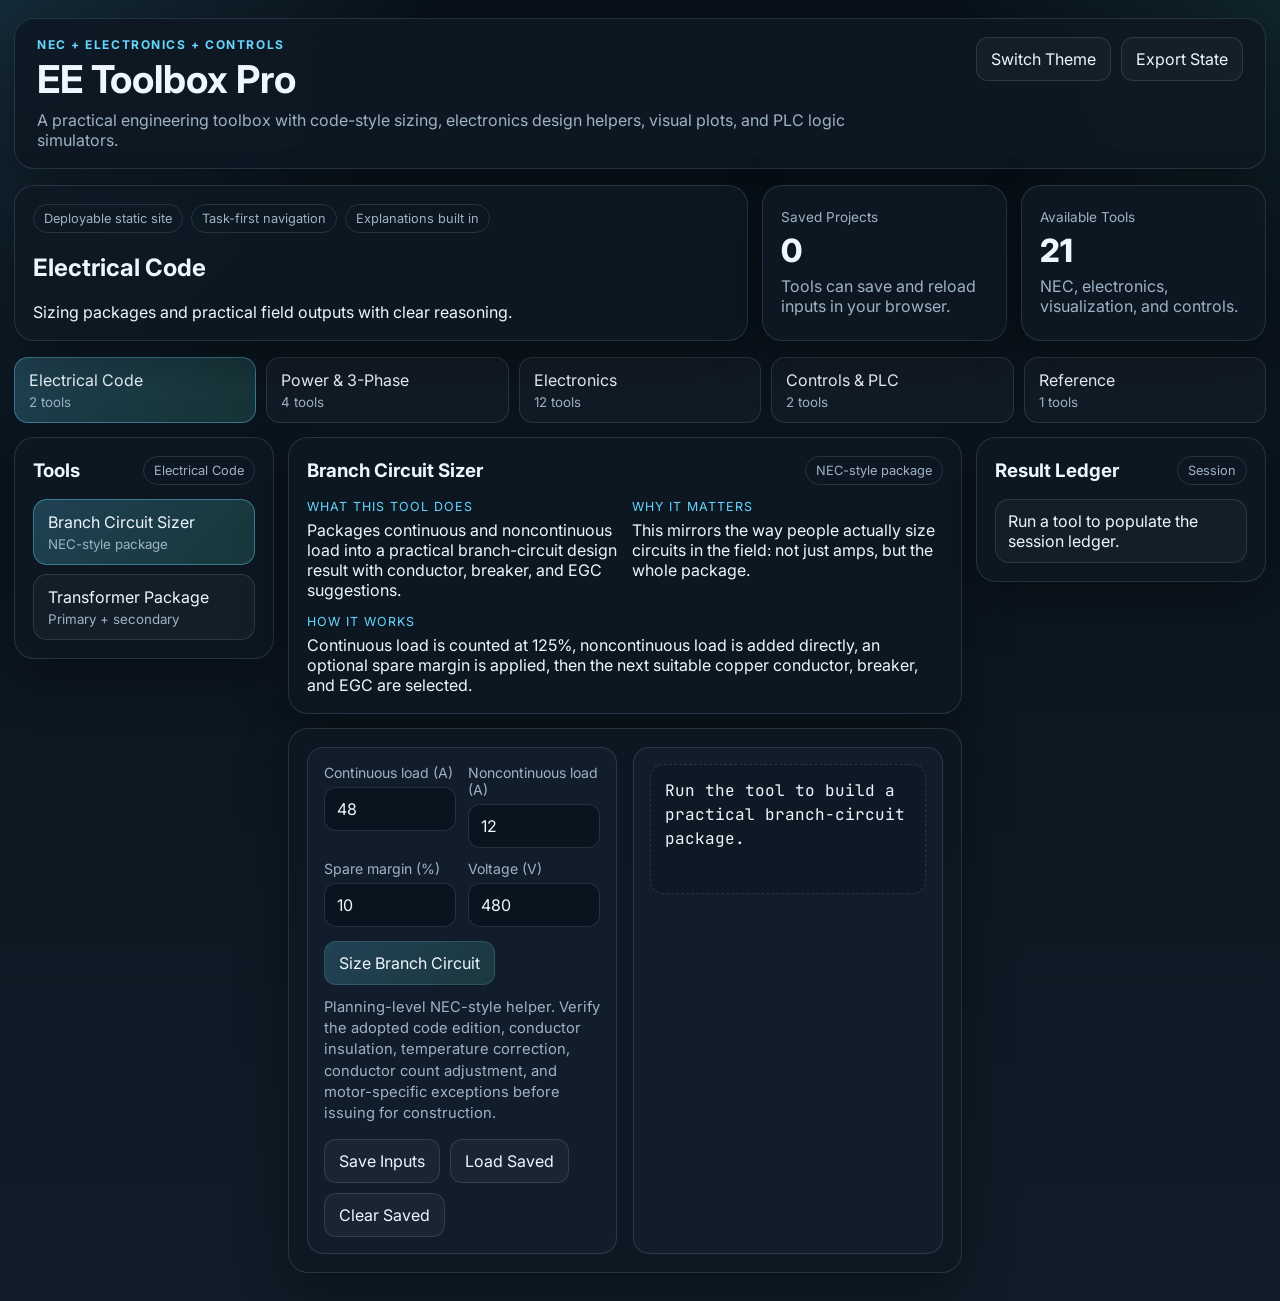
==== index.html @ a94fd036 "initial setup" ====
<!DOCTYPE html>
<html lang="en">
<head>
  <meta charset="UTF-8" />
  <meta name="viewport" content="width=device-width, initial-scale=1.0" />
  <title>EE Toolbox Pro</title>
  <meta name="theme-color" content="#09131d" />
  <link rel="preconnect" href="https://fonts.googleapis.com">
  <link rel="preconnect" href="https://fonts.gstatic.com" crossorigin>
  <link href="https://fonts.googleapis.com/css2?family=Inter:wght@400;500;600;700;800&family=JetBrains+Mono:wght@400;600;700&display=swap" rel="stylesheet">
  <link rel="stylesheet" href="./style.css" />
</head>
<body>
  <div class="app-shell">
    <header class="topbar">
      <div>
        <div class="eyebrow">NEC + Electronics + Controls</div>
        <h1>EE Toolbox Pro</h1>
        <p class="lead">A practical engineering toolbox with code-style sizing, electronics design helpers, visual plots, and PLC logic simulators.</p>
      </div>
      <div class="topbar-actions">
        <button id="themeToggle" class="ghost-btn" type="button">Switch Theme</button>
        <button id="exportState" class="ghost-btn" type="button">Export State</button>
      </div>
    </header>

    <section class="hero-grid">
      <article class="hero-card">
        <div class="pill-row">
          <span class="pill">Deployable static site</span>
          <span class="pill">Task-first navigation</span>
          <span class="pill">Explanations built in</span>
        </div>
        <h2 id="sectionTitle">Electrical Code</h2>
        <p id="sectionSubtitle">Sizing packages and practical field outputs with clear reasoning.</p>
      </article>
      <article class="hero-card slim">
        <div class="stat-label">Saved Projects</div>
        <div id="savedCount" class="stat-value">0</div>
        <div class="muted">Tools can save and reload inputs in your browser.</div>
      </article>
      <article class="hero-card slim">
        <div class="stat-label">Available Tools</div>
        <div id="toolCount" class="stat-value">0</div>
        <div class="muted">NEC, electronics, visualization, and controls.</div>
      </article>
    </section>

    <nav id="sectionNav" class="section-nav" aria-label="Sections"></nav>

    <main class="workspace-grid">
      <aside class="sidebar card">
        <div class="card-head">
          <h3>Tools</h3>
          <span id="toolFamilyTag" class="tag">Electrical Code</span>
        </div>
        <div id="toolNav" class="tool-nav"></div>
      </aside>

      <section class="main-stage">
        <article class="card intro-card">
          <div class="card-head">
            <h3 id="toolTitle">Branch Circuit Sizer</h3>
            <span id="toolBadge" class="tag">Explainer included</span>
          </div>
          <div class="explain-grid">
            <div>
              <div class="explain-label">What this tool does</div>
              <p id="toolWhat"></p>
            </div>
            <div>
              <div class="explain-label">Why it matters</div>
              <p id="toolWhy"></p>
            </div>
            <div class="full-span">
              <div class="explain-label">How it works</div>
              <p id="toolHow"></p>
            </div>
          </div>
        </article>

        <article class="card">
          <div id="toolMount"></div>
        </article>
      </section>

      <aside class="report-rail card">
        <div class="card-head">
          <h3>Result Ledger</h3>
          <span class="tag">Session</span>
        </div>
        <div id="reportList" class="report-list"></div>
      </aside>
    </main>
  </div>

  <template id="twoColTemplate">
    <div class="tool-grid">
      <div class="input-card"></div>
      <div class="output-card"></div>
    </div>
  </template>

  <script src="./app.js"></script>
</body>
</html>
---- style.css ----
:root {
  --bg: #08111a;
  --bg2: #101c28;
  --panel: rgba(14, 24, 35, 0.92);
  --panel-2: rgba(19, 31, 45, 0.92);
  --line: rgba(163, 201, 226, 0.16);
  --text: #eef7fd;
  --muted: #9db3c5;
  --accent: #67d6ff;
  --accent-2: #5ef1c3;
  --warn: #ffd36e;
  --danger: #ff8d8d;
  --shadow: 0 18px 50px rgba(0,0,0,.35);
  --radius: 20px;
  --mono: "JetBrains Mono", monospace;
  --sans: "Inter", system-ui, sans-serif;
}

body[data-theme="retro"] {
  --bg: #18112d;
  --bg2: #231943;
  --panel: rgba(29, 24, 54, 0.93);
  --panel-2: rgba(39, 32, 73, 0.93);
  --line: rgba(255, 124, 223, 0.18);
  --text: #f8f1ff;
  --muted: #c7b8e1;
  --accent: #60f6d8;
  --accent-2: #ff79d2;
  --warn: #ffe07b;
  --danger: #ff9aad;
}

* { box-sizing: border-box; }
html, body { margin: 0; padding: 0; }
body {
  min-height: 100vh;
  font-family: var(--sans);
  color: var(--text);
  background:
    radial-gradient(circle at top left, rgba(103,214,255,.13), transparent 24%),
    radial-gradient(circle at top right, rgba(94,241,195,.09), transparent 18%),
    linear-gradient(180deg, var(--bg), var(--bg2));
}
button, input, select, textarea { font: inherit; }
input, select, textarea {
  width: 100%;
  padding: 11px 12px;
  border-radius: 12px;
  border: 1px solid var(--line);
  background: rgba(7, 14, 22, 0.55);
  color: var(--text);
}
label { display: block; font-size: .88rem; color: var(--muted); margin-bottom: 6px; }
p { margin: 0; }
svg { max-width: 100%; }

.app-shell { width: min(1500px, calc(100% - 28px)); margin: 18px auto 28px; }
.topbar, .card, .hero-card {
  backdrop-filter: blur(10px);
  background: var(--panel);
  border: 1px solid var(--line);
  border-radius: var(--radius);
  box-shadow: var(--shadow);
}
.topbar {
  padding: 18px 22px;
  display: flex;
  justify-content: space-between;
  gap: 18px;
  align-items: start;
}
.eyebrow { color: var(--accent); text-transform: uppercase; letter-spacing: .13em; font-size: .75rem; margin-bottom: 4px; font-weight: 700; }
h1 { margin: 0; font-size: clamp(1.9rem, 3vw, 2.8rem); }
.lead { margin-top: 8px; color: var(--muted); max-width: 820px; }
.topbar-actions { display: flex; gap: 10px; flex-wrap: wrap; }
.ghost-btn, .primary-btn, .secondary-btn {
  border: 1px solid var(--line);
  color: var(--text);
  border-radius: 12px;
  padding: 11px 14px;
  cursor: pointer;
}
.ghost-btn { background: rgba(255,255,255,.03); }
.primary-btn { background: linear-gradient(135deg, rgba(103,214,255,.20), rgba(94,241,195,.13)); }
.secondary-btn { background: rgba(255,255,255,.04); }

.hero-grid {
  display: grid;
  grid-template-columns: 1.8fr .6fr .6fr;
  gap: 14px;
  margin: 16px 0;
}
.hero-card { padding: 18px; }
.hero-card.slim { display: grid; align-content: center; min-height: 145px; }
.pill-row { display: flex; gap: 8px; flex-wrap: wrap; margin-bottom: 10px; }
.pill, .tag {
  display: inline-flex;
  align-items: center;
  padding: 6px 10px;
  border-radius: 999px;
  border: 1px solid var(--line);
  color: var(--muted);
  font-size: .8rem;
}
.stat-label { color: var(--muted); font-size: .85rem; }
.stat-value { font-size: 2rem; font-weight: 800; margin: 6px 0; }
.muted { color: var(--muted); }

.section-nav {
  display: grid;
  grid-template-columns: repeat(5, minmax(0, 1fr));
  gap: 10px;
  margin-bottom: 14px;
}
.section-btn, .tool-btn {
  width: 100%;
  text-align: left;
  border: 1px solid var(--line);
  border-radius: 14px;
  padding: 12px 14px;
  background: rgba(255,255,255,.03);
  color: var(--text);
  cursor: pointer;
}
.section-btn.active, .tool-btn.active {
  background: linear-gradient(135deg, rgba(103,214,255,.22), rgba(94,241,195,.15));
  border-color: rgba(103,214,255,.4);
}
.section-btn small, .tool-btn small { color: var(--muted); display: block; margin-top: 4px; }

.workspace-grid {
  display: grid;
  grid-template-columns: 260px minmax(0, 1fr) 290px;
  gap: 14px;
  align-items: start;
}
.card { padding: 18px; }
.card-head {
  display: flex;
  justify-content: space-between;
  gap: 10px;
  align-items: center;
  margin-bottom: 14px;
}
.card-head h3 { margin: 0; }
.tool-nav { display: grid; gap: 9px; }
.report-list { display: grid; gap: 10px; }
.report-item {
  border: 1px solid var(--line);
  border-radius: 14px;
  padding: 11px 12px;
  background: rgba(255,255,255,.03);
}
.report-item strong { display: block; margin-bottom: 5px; }
.explain-grid {
  display: grid;
  grid-template-columns: repeat(2, minmax(0, 1fr));
  gap: 14px;
}
.full-span { grid-column: 1 / -1; }
.explain-label { color: var(--accent); font-size: .78rem; text-transform: uppercase; letter-spacing: .08em; margin-bottom: 6px; }
.intro-card { margin-bottom: 14px; }

.tool-grid {
  display: grid;
  grid-template-columns: 1fr 1fr;
  gap: 16px;
}
.input-card, .output-card, .subcard {
  border: 1px solid var(--line);
  border-radius: 16px;
  padding: 16px;
  background: var(--panel-2);
}
.input-grid {
  display: grid;
  grid-template-columns: repeat(2, minmax(0, 1fr));
  gap: 12px;
}
.input-grid.cols-3 { grid-template-columns: repeat(3, minmax(0,1fr)); }
.input-grid.cols-4 { grid-template-columns: repeat(4, minmax(0,1fr)); }
.field-span-2 { grid-column: span 2; }
.field-span-3 { grid-column: span 3; }
.actions { display: flex; gap: 10px; margin-top: 14px; flex-wrap: wrap; }
.result-box {
  min-height: 130px;
  border: 1px dashed var(--line);
  border-radius: 14px;
  padding: 14px;
  background: rgba(0,0,0,.13);
  font-family: var(--mono);
  white-space: pre-wrap;
  line-height: 1.5;
}
.note {
  margin-top: 12px;
  color: var(--muted);
  font-size: .92rem;
  line-height: 1.45;
}
.canvas-wrap, .chart-wrap {
  margin-top: 14px;
  border: 1px solid var(--line);
  border-radius: 14px;
  background: rgba(0,0,0,.18);
  padding: 12px;
}
.mono { font-family: var(--mono); }
.tableish { width: 100%; border-collapse: collapse; }
.tableish th, .tableish td { padding: 8px 10px; border-bottom: 1px solid var(--line); text-align: left; }
.tableish th { color: var(--muted); font-size: .82rem; }
.kpi-row { display: grid; grid-template-columns: repeat(3, 1fr); gap: 10px; margin-top: 12px; }
.kpi {
  border: 1px solid var(--line);
  border-radius: 12px;
  padding: 10px;
  background: rgba(255,255,255,.03);
}
.kpi .label { color: var(--muted); font-size: .82rem; }
.kpi .value { font-size: 1.1rem; font-weight: 700; margin-top: 4px; }
.flex-row { display: flex; gap: 10px; flex-wrap: wrap; }
.toggle-chip {
  padding: 8px 11px;
  border-radius: 999px;
  border: 1px solid var(--line);
  background: rgba(255,255,255,.03);
  cursor: pointer;
}
.toggle-chip.active { background: rgba(103,214,255,.16); border-color: rgba(103,214,255,.4); }
.logic-grid { display: grid; grid-template-columns: 1.1fr .9fr; gap: 14px; }
.ladder-toolbar { display: flex; gap: 8px; flex-wrap: wrap; margin-bottom: 12px; }
.rung-row {
  display: grid;
  grid-template-columns: 110px repeat(6, 1fr) 120px;
  gap: 8px;
  align-items: center;
  margin-bottom: 8px;
}
.rung-cell, .rung-label {
  border: 1px solid var(--line);
  border-radius: 10px;
  min-height: 48px;
  display: flex;
  align-items: center;
  justify-content: center;
  padding: 6px;
  background: rgba(255,255,255,.03);
}
.rung-cell.active { outline: 2px solid rgba(103,214,255,.55); }
.rung-label { justify-content: flex-start; }
.select-inline { width: auto; min-width: 140px; }
.footer-note { margin-top: 8px; color: var(--muted); font-size: .83rem; }

@media (max-width: 1200px) {
  .workspace-grid { grid-template-columns: 1fr; }
  .hero-grid { grid-template-columns: 1fr; }
}
@media (max-width: 800px) {
  .section-nav { grid-template-columns: repeat(2, 1fr); }
  .tool-grid, .logic-grid, .explain-grid, .input-grid, .input-grid.cols-3, .input-grid.cols-4 { grid-template-columns: 1fr; }
  .rung-row { grid-template-columns: 1fr 1fr; }
}
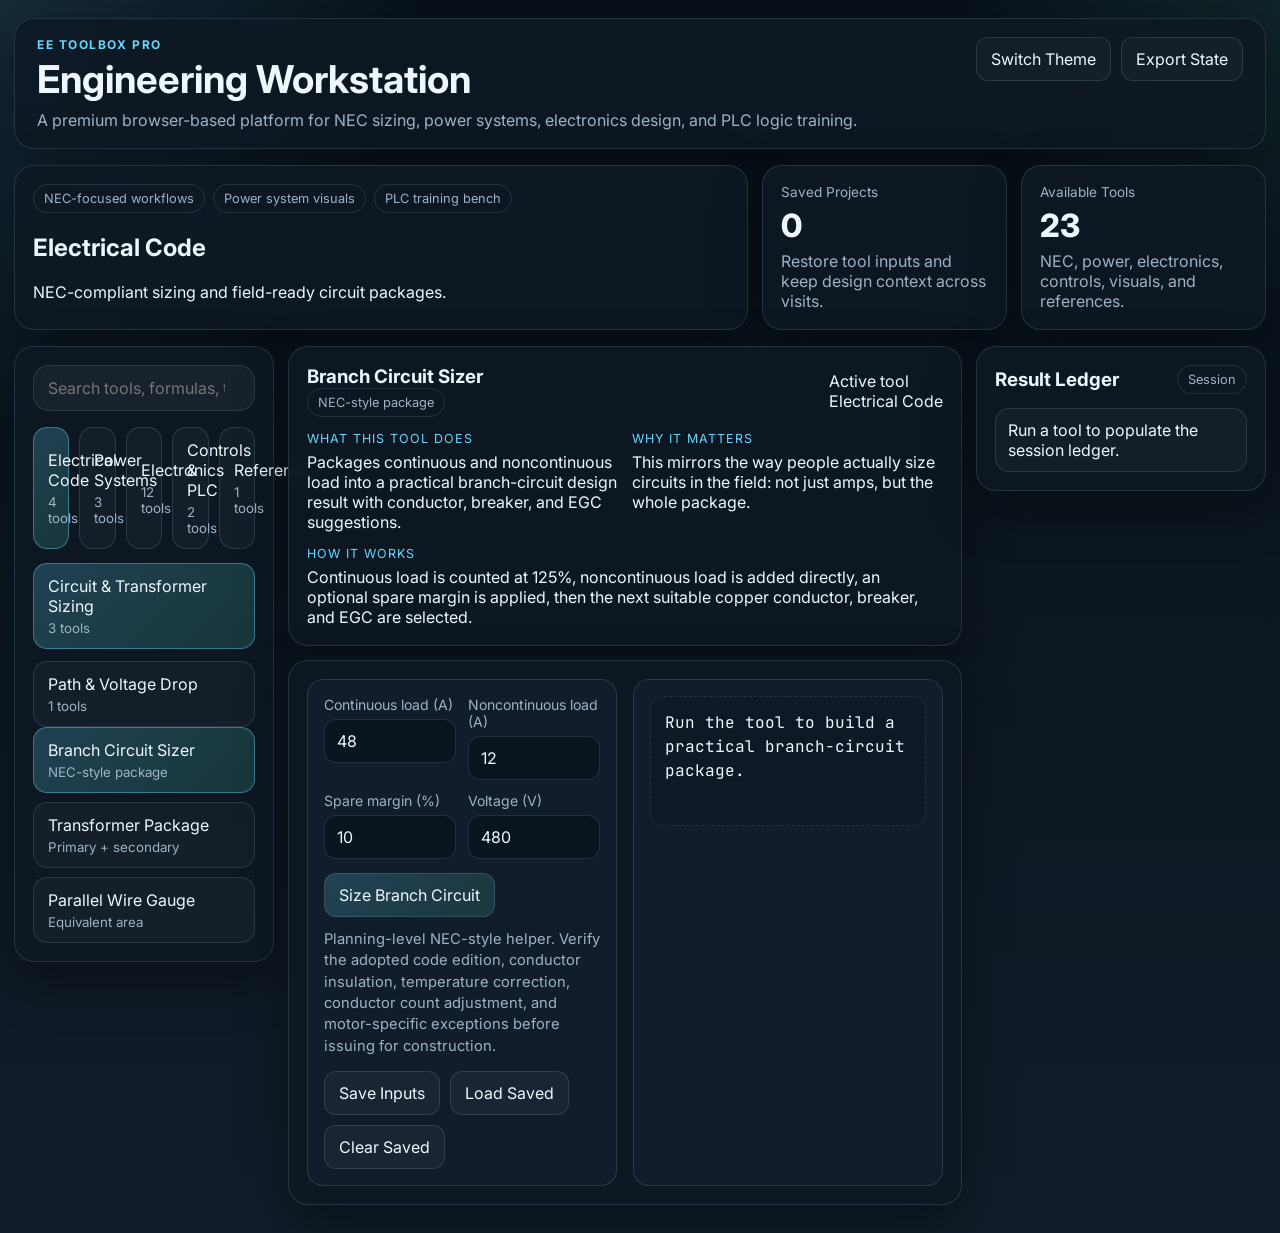
==== commit 49fca5de: "Refactor navigation architecture with grouped sections and search - Restructured site into task-focu" ====
--- a/index.html
+++ b/index.html
@@ -13,10 +13,10 @@
 <body>
   <div class="app-shell">
     <header class="topbar">
-      <div>
-        <div class="eyebrow">NEC + Electronics + Controls</div>
-        <h1>EE Toolbox Pro</h1>
-        <p class="lead">A practical engineering toolbox with code-style sizing, electronics design helpers, visual plots, and PLC logic simulators.</p>
+      <div class="brand-unit">
+        <div class="eyebrow">EE Toolbox Pro</div>
+        <h1>Engineering Workstation</h1>
+        <p class="lead">A premium browser-based platform for NEC sizing, power systems, electronics design, and PLC logic training.</p>
       </div>
       <div class="topbar-actions">
         <button id="themeToggle" class="ghost-btn" type="button">Switch Theme</button>
@@ -25,43 +25,48 @@
     </header>
 
     <section class="hero-grid">
-      <article class="hero-card">
+      <article class="hero-card hero-main">
         <div class="pill-row">
-          <span class="pill">Deployable static site</span>
-          <span class="pill">Task-first navigation</span>
-          <span class="pill">Explanations built in</span>
+          <span class="pill">NEC-focused workflows</span>
+          <span class="pill">Power system visuals</span>
+          <span class="pill">PLC training bench</span>
         </div>
         <h2 id="sectionTitle">Electrical Code</h2>
-        <p id="sectionSubtitle">Sizing packages and practical field outputs with clear reasoning.</p>
+        <p id="sectionSubtitle">NEC-style circuit sizing, path checks, grounding, and practical design notes.</p>
       </article>
-      <article class="hero-card slim">
+      <article class="hero-card slim stat-card">
         <div class="stat-label">Saved Projects</div>
         <div id="savedCount" class="stat-value">0</div>
-        <div class="muted">Tools can save and reload inputs in your browser.</div>
+        <div class="muted">Restore tool inputs and keep design context across visits.</div>
       </article>
-      <article class="hero-card slim">
+      <article class="hero-card slim stat-card">
         <div class="stat-label">Available Tools</div>
         <div id="toolCount" class="stat-value">0</div>
-        <div class="muted">NEC, electronics, visualization, and controls.</div>
+        <div class="muted">NEC, power, electronics, controls, visuals, and references.</div>
       </article>
     </section>
 
-    <nav id="sectionNav" class="section-nav" aria-label="Sections"></nav>
-
-    <main class="workspace-grid">
-      <aside class="sidebar card">
-        <div class="card-head">
-          <h3>Tools</h3>
-          <span id="toolFamilyTag" class="tag">Electrical Code</span>
+    <div class="workspace-grid">
+      <aside class="sidebar card nav-panel">
+        <div class="nav-search">
+          <input id="toolSearch" type="search" placeholder="Search tools, formulas, topics" autocomplete="off" />
         </div>
+        <div id="sectionNav" class="section-nav" aria-label="Sections"></div>
+        <div id="groupNav" class="group-nav"></div>
         <div id="toolNav" class="tool-nav"></div>
       </aside>
 
       <section class="main-stage">
         <article class="card intro-card">
           <div class="card-head">
-            <h3 id="toolTitle">Branch Circuit Sizer</h3>
-            <span id="toolBadge" class="tag">Explainer included</span>
+            <div>
+              <h3 id="toolTitle">Branch Circuit Sizer</h3>
+              <p id="toolBadge" class="tag">Explainer included</p>
+            </div>
+            <div class="tool-context">
+              <div class="context-pill">Active tool</div>
+              <div class="context-pill" id="toolFamilyTag">Electrical Code</div>
+            </div>
           </div>
           <div class="explain-grid">
             <div>
@@ -91,15 +96,8 @@
         </div>
         <div id="reportList" class="report-list"></div>
       </aside>
-    </main>
+    </div>
   </div>
-
-  <template id="twoColTemplate">
-    <div class="tool-grid">
-      <div class="input-card"></div>
-      <div class="output-card"></div>
-    </div>
-  </template>
 
   <script src="./app.js"></script>
 </body>
--- a/style.css
+++ b/style.css
@@ -92,6 +92,16 @@
 }
 .hero-card { padding: 18px; }
 .hero-card.slim { display: grid; align-content: center; min-height: 145px; }
+.nav-search { margin-bottom: 16px; }
+.nav-search input {
+  width: 100%;
+  border-radius: 16px;
+  padding: 12px 14px;
+  border: 1px solid rgba(255,255,255,.1);
+  background: rgba(255,255,255,.05);
+  color: var(--text);
+}
+.group-nav { display: grid; gap: 12px; margin-top: 12px; }
 .pill-row { display: flex; gap: 8px; flex-wrap: wrap; margin-bottom: 10px; }
 .pill, .tag {
   display: inline-flex;
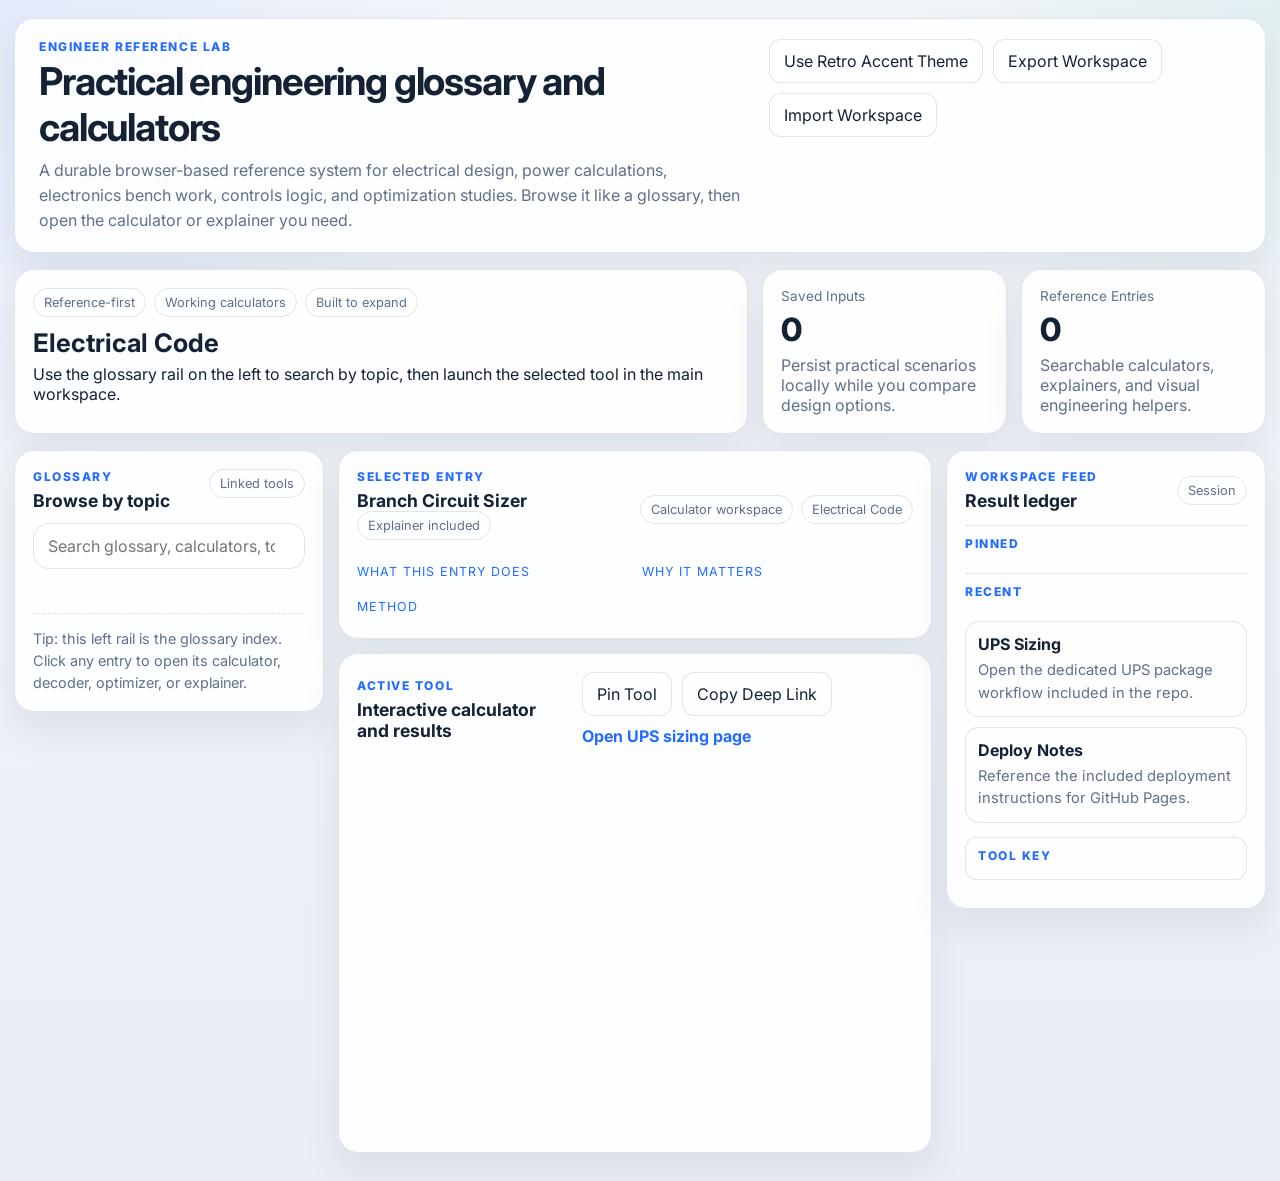
==== commit 822d0f62: "Add files via upload" ====
--- a/index.html
+++ b/index.html
@@ -3,8 +3,8 @@
 <head>
   <meta charset="UTF-8" />
   <meta name="viewport" content="width=device-width, initial-scale=1.0" />
-  <title>EE Toolbox Pro</title>
-  <meta name="theme-color" content="#09131d" />
+  <title>Engineer Reference Lab</title>
+  <meta name="theme-color" content="#eef2f7" />
   <link rel="preconnect" href="https://fonts.googleapis.com">
   <link rel="preconnect" href="https://fonts.gstatic.com" crossorigin>
   <link href="https://fonts.googleapis.com/css2?family=Inter:wght@400;500;600;700;800&family=JetBrains+Mono:wght@400;600;700&display=swap" rel="stylesheet">
@@ -14,63 +14,75 @@
   <div class="app-shell">
     <header class="topbar">
       <div class="brand-unit">
-        <div class="eyebrow">EE Toolbox Pro</div>
-        <h1>Engineering Workstation</h1>
-        <p class="lead">A premium browser-based platform for NEC sizing, power systems, electronics design, and PLC logic training.</p>
+        <div class="eyebrow">Engineer Reference Lab</div>
+        <h1>Practical engineering glossary and calculators</h1>
+        <p class="lead">A durable browser-based reference system for electrical design, power calculations, electronics bench work, controls logic, and optimization studies. Browse it like a glossary, then open the calculator or explainer you need.</p>
       </div>
       <div class="topbar-actions">
-        <button id="themeToggle" class="ghost-btn" type="button">Switch Theme</button>
-        <button id="exportState" class="ghost-btn" type="button">Export State</button>
+        <button id="themeToggle" class="ghost-btn" type="button">Use Retro Accent Theme</button>
+        <button id="exportState" class="ghost-btn" type="button">Export Workspace</button>
+        <button id="importState" class="ghost-btn" type="button">Import Workspace</button>
+        <input id="importFile" type="file" accept="application/json" hidden />
       </div>
     </header>
 
     <section class="hero-grid">
       <article class="hero-card hero-main">
         <div class="pill-row">
-          <span class="pill">NEC-focused workflows</span>
-          <span class="pill">Power system visuals</span>
-          <span class="pill">PLC training bench</span>
+          <span class="pill">Reference-first</span>
+          <span class="pill">Working calculators</span>
+          <span class="pill">Built to expand</span>
         </div>
         <h2 id="sectionTitle">Electrical Code</h2>
-        <p id="sectionSubtitle">NEC-style circuit sizing, path checks, grounding, and practical design notes.</p>
+        <p id="sectionSubtitle">Use the glossary rail on the left to search by topic, then launch the selected tool in the main workspace.</p>
       </article>
       <article class="hero-card slim stat-card">
-        <div class="stat-label">Saved Projects</div>
+        <div class="stat-label">Saved Inputs</div>
         <div id="savedCount" class="stat-value">0</div>
-        <div class="muted">Restore tool inputs and keep design context across visits.</div>
+        <div class="muted">Persist practical scenarios locally while you compare design options.</div>
       </article>
       <article class="hero-card slim stat-card">
-        <div class="stat-label">Available Tools</div>
+        <div class="stat-label">Reference Entries</div>
         <div id="toolCount" class="stat-value">0</div>
-        <div class="muted">NEC, power, electronics, controls, visuals, and references.</div>
+        <div class="muted">Searchable calculators, explainers, and visual engineering helpers.</div>
       </article>
     </section>
 
     <div class="workspace-grid">
       <aside class="sidebar card nav-panel">
+        <div class="rail-heading">
+          <div>
+            <div class="mini-label">Glossary</div>
+            <h3>Browse by topic</h3>
+          </div>
+          <span class="tag">Linked tools</span>
+        </div>
         <div class="nav-search">
-          <input id="toolSearch" type="search" placeholder="Search tools, formulas, topics" autocomplete="off" />
+          <input id="toolSearch" type="search" placeholder="Search glossary, calculators, topics" autocomplete="off" />
         </div>
         <div id="sectionNav" class="section-nav" aria-label="Sections"></div>
         <div id="groupNav" class="group-nav"></div>
         <div id="toolNav" class="tool-nav"></div>
+        <div class="rail-note">Tip: this left rail is the glossary index. Click any entry to open its calculator, decoder, optimizer, or explainer.</div>
       </aside>
 
       <section class="main-stage">
         <article class="card intro-card">
           <div class="card-head">
             <div>
+              <div class="mini-label">Selected entry</div>
               <h3 id="toolTitle">Branch Circuit Sizer</h3>
               <p id="toolBadge" class="tag">Explainer included</p>
+              <div id="toolTags" class="tag-row"></div>
             </div>
             <div class="tool-context">
-              <div class="context-pill">Active tool</div>
+              <div class="context-pill">Calculator workspace</div>
               <div class="context-pill" id="toolFamilyTag">Electrical Code</div>
             </div>
           </div>
           <div class="explain-grid">
             <div>
-              <div class="explain-label">What this tool does</div>
+              <div class="explain-label">What this entry does</div>
               <p id="toolWhat"></p>
             </div>
             <div>
@@ -78,27 +90,55 @@
               <p id="toolWhy"></p>
             </div>
             <div class="full-span">
-              <div class="explain-label">How it works</div>
+              <div class="explain-label">Method</div>
               <p id="toolHow"></p>
             </div>
           </div>
         </article>
 
-        <article class="card">
+        <article class="card workspace-card">
+          <div class="workspace-head">
+            <div>
+              <div class="mini-label">Active tool</div>
+              <h3>Interactive calculator and results</h3>
+            </div>
+            <div class="workspace-actions"><button id="favoriteToggle" class="secondary-btn" type="button">Pin Tool</button><button id="copyLink" class="secondary-btn" type="button">Copy Deep Link</button><a class="text-link" href="./ups-sizing.html">Open UPS sizing page</a></div>
+          </div>
           <div id="toolMount"></div>
         </article>
       </section>
 
       <aside class="report-rail card">
         <div class="card-head">
-          <h3>Result Ledger</h3>
+          <div>
+            <div class="mini-label">Workspace feed</div>
+            <h3>Result ledger</h3>
+          </div>
           <span class="tag">Session</span>
         </div>
-        <div id="reportList" class="report-list"></div>
+        <div class="quick-links">
+          <div class="rail-block">
+            <div class="mini-label">Pinned</div>
+            <div id="favoritesList" class="mini-tool-list"></div>
+          </div>
+          <div class="rail-block">
+            <div class="mini-label">Recent</div>
+            <div id="recentList" class="mini-tool-list"></div>
+          </div>
+          <a class="quick-link" href="./ups-sizing.html">
+            <strong>UPS Sizing</strong>
+            <span>Open the dedicated UPS package workflow included in the repo.</span>
+          </a>
+          <a class="quick-link" href="./README_DEPLOY.txt">
+            <strong>Deploy Notes</strong>
+            <span>Reference the included deployment instructions for GitHub Pages.</span>
+          </a>
+        </div>
+        <div class="rail-meta"><span class="mini-label">Tool key</span><code id="activeToolId"></code></div><div id="reportList" class="report-list"></div>
       </aside>
     </div>
   </div>
 
-  <script src="./app.js"></script>
+  <script type="module" src="./js/app.js"></script>
 </body>
 </html>
--- a/style.css
+++ b/style.css
@@ -1,33 +1,36 @@
 :root {
-  --bg: #08111a;
-  --bg2: #101c28;
-  --panel: rgba(14, 24, 35, 0.92);
-  --panel-2: rgba(19, 31, 45, 0.92);
-  --line: rgba(163, 201, 226, 0.16);
-  --text: #eef7fd;
-  --muted: #9db3c5;
-  --accent: #67d6ff;
-  --accent-2: #5ef1c3;
-  --warn: #ffd36e;
-  --danger: #ff8d8d;
-  --shadow: 0 18px 50px rgba(0,0,0,.35);
+  --bg: #f3f6fb;
+  --bg2: #e9eef6;
+  --panel: rgba(255, 255, 255, 0.88);
+  --panel-2: #ffffff;
+  --line: rgba(27, 47, 76, 0.12);
+  --line-strong: rgba(27, 47, 76, 0.2);
+  --text: #152235;
+  --muted: #5f7088;
+  --accent: #246bff;
+  --accent-2: #16a085;
+  --warn: #c98a10;
+  --danger: #d74b5a;
+  --shadow: 0 18px 40px rgba(17, 34, 68, 0.08);
   --radius: 20px;
   --mono: "JetBrains Mono", monospace;
   --sans: "Inter", system-ui, sans-serif;
 }
 
 body[data-theme="retro"] {
-  --bg: #18112d;
-  --bg2: #231943;
-  --panel: rgba(29, 24, 54, 0.93);
-  --panel-2: rgba(39, 32, 73, 0.93);
-  --line: rgba(255, 124, 223, 0.18);
-  --text: #f8f1ff;
-  --muted: #c7b8e1;
-  --accent: #60f6d8;
-  --accent-2: #ff79d2;
-  --warn: #ffe07b;
-  --danger: #ff9aad;
+  --bg: #0d1524;
+  --bg2: #101a2c;
+  --panel: rgba(14, 22, 38, 0.92);
+  --panel-2: rgba(18, 30, 50, 0.98);
+  --line: rgba(127, 176, 255, 0.16);
+  --line-strong: rgba(127, 176, 255, 0.28);
+  --text: #edf4ff;
+  --muted: #a9bad3;
+  --accent: #73a8ff;
+  --accent-2: #57dfb4;
+  --warn: #ffcf66;
+  --danger: #ff99a1;
+  --shadow: 0 18px 50px rgba(0,0,0,.35);
 }
 
 * { box-sizing: border-box; }
@@ -37,8 +40,8 @@
   font-family: var(--sans);
   color: var(--text);
   background:
-    radial-gradient(circle at top left, rgba(103,214,255,.13), transparent 24%),
-    radial-gradient(circle at top right, rgba(94,241,195,.09), transparent 18%),
+    radial-gradient(circle at top left, rgba(36,107,255,.08), transparent 28%),
+    radial-gradient(circle at top right, rgba(22,160,133,.08), transparent 22%),
     linear-gradient(180deg, var(--bg), var(--bg2));
 }
 button, input, select, textarea { font: inherit; }
@@ -47,14 +50,20 @@
   padding: 11px 12px;
   border-radius: 12px;
   border: 1px solid var(--line);
+  background: rgba(255,255,255,0.7);
+  color: var(--text);
+}
+body[data-theme="retro"] input,
+body[data-theme="retro"] select,
+body[data-theme="retro"] textarea {
   background: rgba(7, 14, 22, 0.55);
-  color: var(--text);
 }
 label { display: block; font-size: .88rem; color: var(--muted); margin-bottom: 6px; }
 p { margin: 0; }
+a { color: inherit; }
 svg { max-width: 100%; }
 
-.app-shell { width: min(1500px, calc(100% - 28px)); margin: 18px auto 28px; }
+.app-shell { width: min(1520px, calc(100% - 28px)); margin: 18px auto 28px; }
 .topbar, .card, .hero-card {
   backdrop-filter: blur(10px);
   background: var(--panel);
@@ -63,15 +72,25 @@
   box-shadow: var(--shadow);
 }
 .topbar {
-  padding: 18px 22px;
+  padding: 20px 24px;
   display: flex;
   justify-content: space-between;
   gap: 18px;
   align-items: start;
 }
-.eyebrow { color: var(--accent); text-transform: uppercase; letter-spacing: .13em; font-size: .75rem; margin-bottom: 4px; font-weight: 700; }
-h1 { margin: 0; font-size: clamp(1.9rem, 3vw, 2.8rem); }
-.lead { margin-top: 8px; color: var(--muted); max-width: 820px; }
+.eyebrow, .mini-label {
+  color: var(--accent);
+  text-transform: uppercase;
+  letter-spacing: .13em;
+  font-size: .75rem;
+  font-weight: 800;
+}
+.eyebrow { margin-bottom: 4px; }
+.mini-label { margin-bottom: 6px; }
+h1 { margin: 0; font-size: clamp(1.9rem, 3vw, 2.8rem); letter-spacing: -0.03em; }
+h2 { margin: 0 0 6px; font-size: clamp(1.35rem, 2vw, 1.8rem); }
+h3 { margin: 0; font-size: 1.1rem; }
+.lead { margin-top: 8px; color: var(--muted); max-width: 860px; line-height: 1.55; }
 .topbar-actions { display: flex; gap: 10px; flex-wrap: wrap; }
 .ghost-btn, .primary-btn, .secondary-btn {
   border: 1px solid var(--line);
@@ -80,9 +99,19 @@
   padding: 11px 14px;
   cursor: pointer;
 }
-.ghost-btn { background: rgba(255,255,255,.03); }
-.primary-btn { background: linear-gradient(135deg, rgba(103,214,255,.20), rgba(94,241,195,.13)); }
-.secondary-btn { background: rgba(255,255,255,.04); }
+.ghost-btn, .secondary-btn { background: rgba(255,255,255,.45); }
+.primary-btn {
+  background: linear-gradient(135deg, rgba(36,107,255,.14), rgba(22,160,133,.14));
+  border-color: var(--line-strong);
+  font-weight: 700;
+}
+body[data-theme="retro"] .ghost-btn,
+body[data-theme="retro"] .secondary-btn { background: rgba(255,255,255,.03); }
+.text-link {
+  color: var(--accent);
+  text-decoration: none;
+  font-weight: 700;
+}
 
 .hero-grid {
   display: grid;
@@ -91,19 +120,30 @@
   margin: 16px 0;
 }
 .hero-card { padding: 18px; }
+.hero-main {
+  background:
+    linear-gradient(180deg, rgba(255,255,255,.22), rgba(255,255,255,.06)),
+    var(--panel);
+}
+body[data-theme="retro"] .hero-main {
+  background:
+    linear-gradient(180deg, rgba(115,168,255,.08), rgba(87,223,180,.04)),
+    var(--panel);
+}
 .hero-card.slim { display: grid; align-content: center; min-height: 145px; }
 .nav-search { margin-bottom: 16px; }
 .nav-search input {
   width: 100%;
   border-radius: 16px;
   padding: 12px 14px;
-  border: 1px solid rgba(255,255,255,.1);
-  background: rgba(255,255,255,.05);
-  color: var(--text);
-}
+  border: 1px solid var(--line);
+  background: rgba(255,255,255,.72);
+  color: var(--text);
+}
+body[data-theme="retro"] .nav-search input { background: rgba(255,255,255,.05); }
 .group-nav { display: grid; gap: 12px; margin-top: 12px; }
 .pill-row { display: flex; gap: 8px; flex-wrap: wrap; margin-bottom: 10px; }
-.pill, .tag {
+.pill, .tag, .context-pill {
   display: inline-flex;
   align-items: center;
   padding: 6px 10px;
@@ -113,12 +153,14 @@
   font-size: .8rem;
 }
 .stat-label { color: var(--muted); font-size: .85rem; }
-.stat-value { font-size: 2rem; font-weight: 800; margin: 6px 0; }
+.stat-value { font-size: 2rem; font-weight: 800; margin: 6px 0; letter-spacing: -0.04em; }
 .muted { color: var(--muted); }
+.rail-heading { display: flex; justify-content: space-between; gap: 10px; align-items: start; margin-bottom: 12px; }
+.rail-note { margin-top: 14px; padding-top: 14px; border-top: 1px dashed var(--line); color: var(--muted); font-size: .9rem; line-height: 1.5; }
 
 .section-nav {
   display: grid;
-  grid-template-columns: repeat(5, minmax(0, 1fr));
+  grid-template-columns: repeat(2, minmax(0, 1fr));
   gap: 10px;
   margin-bottom: 14px;
 }
@@ -128,40 +170,46 @@
   border: 1px solid var(--line);
   border-radius: 14px;
   padding: 12px 14px;
-  background: rgba(255,255,255,.03);
-  color: var(--text);
-  cursor: pointer;
-}
+  background: rgba(255,255,255,.46);
+  color: var(--text);
+  cursor: pointer;
+}
+body[data-theme="retro"] .section-btn,
+body[data-theme="retro"] .tool-btn { background: rgba(255,255,255,.03); }
 .section-btn.active, .tool-btn.active {
-  background: linear-gradient(135deg, rgba(103,214,255,.22), rgba(94,241,195,.15));
-  border-color: rgba(103,214,255,.4);
+  background: linear-gradient(135deg, rgba(36,107,255,.12), rgba(22,160,133,.10));
+  border-color: var(--line-strong);
 }
 .section-btn small, .tool-btn small { color: var(--muted); display: block; margin-top: 4px; }
 
 .workspace-grid {
   display: grid;
-  grid-template-columns: 260px minmax(0, 1fr) 290px;
+  grid-template-columns: 310px minmax(0, 1fr) 320px;
   gap: 14px;
   align-items: start;
 }
 .card { padding: 18px; }
-.card-head {
+.card-head, .workspace-head {
   display: flex;
   justify-content: space-between;
   gap: 10px;
   align-items: center;
   margin-bottom: 14px;
 }
-.card-head h3 { margin: 0; }
+.tool-context { display: flex; gap: 8px; flex-wrap: wrap; justify-content: flex-end; }
 .tool-nav { display: grid; gap: 9px; }
-.report-list { display: grid; gap: 10px; }
-.report-item {
+.quick-links, .report-list { display: grid; gap: 10px; }
+.quick-link, .report-item {
   border: 1px solid var(--line);
   border-radius: 14px;
-  padding: 11px 12px;
-  background: rgba(255,255,255,.03);
-}
-.report-item strong { display: block; margin-bottom: 5px; }
+  padding: 12px;
+  background: rgba(255,255,255,.42);
+  text-decoration: none;
+}
+.quick-link strong, .report-item strong { display: block; margin-bottom: 5px; }
+.quick-link span { color: var(--muted); font-size: .92rem; line-height: 1.45; }
+body[data-theme="retro"] .quick-link,
+body[data-theme="retro"] .report-item { background: rgba(255,255,255,.03); }
 .explain-grid {
   display: grid;
   grid-template-columns: repeat(2, minmax(0, 1fr));
@@ -170,6 +218,7 @@
 .full-span { grid-column: 1 / -1; }
 .explain-label { color: var(--accent); font-size: .78rem; text-transform: uppercase; letter-spacing: .08em; margin-bottom: 6px; }
 .intro-card { margin-bottom: 14px; }
+.workspace-card { min-height: 500px; }
 
 .tool-grid {
   display: grid;
@@ -194,14 +243,15 @@
 .actions { display: flex; gap: 10px; margin-top: 14px; flex-wrap: wrap; }
 .result-box {
   min-height: 130px;
-  border: 1px dashed var(--line);
+  border: 1px dashed var(--line-strong);
   border-radius: 14px;
   padding: 14px;
-  background: rgba(0,0,0,.13);
+  background: rgba(17, 34, 68, 0.03);
   font-family: var(--mono);
   white-space: pre-wrap;
   line-height: 1.5;
 }
+body[data-theme="retro"] .result-box { background: rgba(0,0,0,.13); }
 .note {
   margin-top: 12px;
   color: var(--muted);
@@ -212,9 +262,11 @@
   margin-top: 14px;
   border: 1px solid var(--line);
   border-radius: 14px;
-  background: rgba(0,0,0,.18);
+  background: rgba(17, 34, 68, 0.03);
   padding: 12px;
 }
+body[data-theme="retro"] .canvas-wrap,
+body[data-theme="retro"] .chart-wrap { background: rgba(0,0,0,.18); }
 .mono { font-family: var(--mono); }
 .tableish { width: 100%; border-collapse: collapse; }
 .tableish th, .tableish td { padding: 8px 10px; border-bottom: 1px solid var(--line); text-align: left; }
@@ -224,8 +276,9 @@
   border: 1px solid var(--line);
   border-radius: 12px;
   padding: 10px;
-  background: rgba(255,255,255,.03);
-}
+  background: rgba(255,255,255,.42);
+}
+body[data-theme="retro"] .kpi { background: rgba(255,255,255,.03); }
 .kpi .label { color: var(--muted); font-size: .82rem; }
 .kpi .value { font-size: 1.1rem; font-weight: 700; margin-top: 4px; }
 .flex-row { display: flex; gap: 10px; flex-wrap: wrap; }
@@ -233,10 +286,11 @@
   padding: 8px 11px;
   border-radius: 999px;
   border: 1px solid var(--line);
-  background: rgba(255,255,255,.03);
-  cursor: pointer;
-}
-.toggle-chip.active { background: rgba(103,214,255,.16); border-color: rgba(103,214,255,.4); }
+  background: rgba(255,255,255,.4);
+  cursor: pointer;
+}
+body[data-theme="retro"] .toggle-chip { background: rgba(255,255,255,.03); }
+.toggle-chip.active { background: rgba(36,107,255,.12); border-color: var(--line-strong); }
 .logic-grid { display: grid; grid-template-columns: 1.1fr .9fr; gap: 14px; }
 .ladder-toolbar { display: flex; gap: 8px; flex-wrap: wrap; margin-bottom: 12px; }
 .rung-row {
@@ -254,9 +308,11 @@
   align-items: center;
   justify-content: center;
   padding: 6px;
-  background: rgba(255,255,255,.03);
-}
-.rung-cell.active { outline: 2px solid rgba(103,214,255,.55); }
+  background: rgba(255,255,255,.42);
+}
+body[data-theme="retro"] .rung-cell,
+body[data-theme="retro"] .rung-label { background: rgba(255,255,255,.03); }
+.rung-cell.active { outline: 2px solid rgba(36,107,255,.4); }
 .rung-label { justify-content: flex-start; }
 .select-inline { width: auto; min-width: 140px; }
 .footer-note { margin-top: 8px; color: var(--muted); font-size: .83rem; }
@@ -266,7 +322,58 @@
   .hero-grid { grid-template-columns: 1fr; }
 }
 @media (max-width: 800px) {
+  .topbar, .card-head, .workspace-head { flex-direction: column; align-items: stretch; }
   .section-nav { grid-template-columns: repeat(2, 1fr); }
   .tool-grid, .logic-grid, .explain-grid, .input-grid, .input-grid.cols-3, .input-grid.cols-4 { grid-template-columns: 1fr; }
   .rung-row { grid-template-columns: 1fr 1fr; }
 }
+
+
+.tag-row { display:flex; gap:8px; flex-wrap:wrap; margin-top:10px; }
+.workspace-actions { display:flex; gap:10px; align-items:center; flex-wrap:wrap; }
+.tool-row { display:grid; grid-template-columns: 1fr auto; gap:8px; align-items:stretch; }
+.fav-btn {
+  border: 1px solid var(--line);
+  background: transparent;
+  border-radius: 12px;
+  width: 42px;
+  min-width: 42px;
+  color: var(--muted);
+  cursor: pointer;
+  font-size: 1.1rem;
+}
+.fav-btn.active { color: var(--warn); border-color: var(--warn); }
+.empty-state {
+  padding: 12px;
+  border: 1px dashed var(--line);
+  border-radius: 12px;
+  color: var(--muted);
+  font-size: .92rem;
+}
+.rail-block {
+  padding: 10px 0 4px;
+  border-top: 1px solid var(--line);
+}
+.mini-tool-list { display:grid; gap:8px; margin-top:8px; }
+.mini-tool-btn {
+  border: 1px solid var(--line);
+  background: rgba(255,255,255,.45);
+  color: var(--text);
+  border-radius: 12px;
+  padding: 10px 12px;
+  text-align: left;
+  cursor: pointer;
+}
+.mini-tool-btn.active { border-color: var(--accent); box-shadow: inset 0 0 0 1px var(--accent); }
+.rail-meta {
+  display:flex;
+  align-items:center;
+  justify-content:space-between;
+  gap:10px;
+  margin: 14px 0 10px;
+  padding: 10px 12px;
+  border: 1px solid var(--line);
+  border-radius: 12px;
+  background: rgba(255,255,255,.35);
+}
+code { font-family: var(--mono); font-size: .82rem; }
